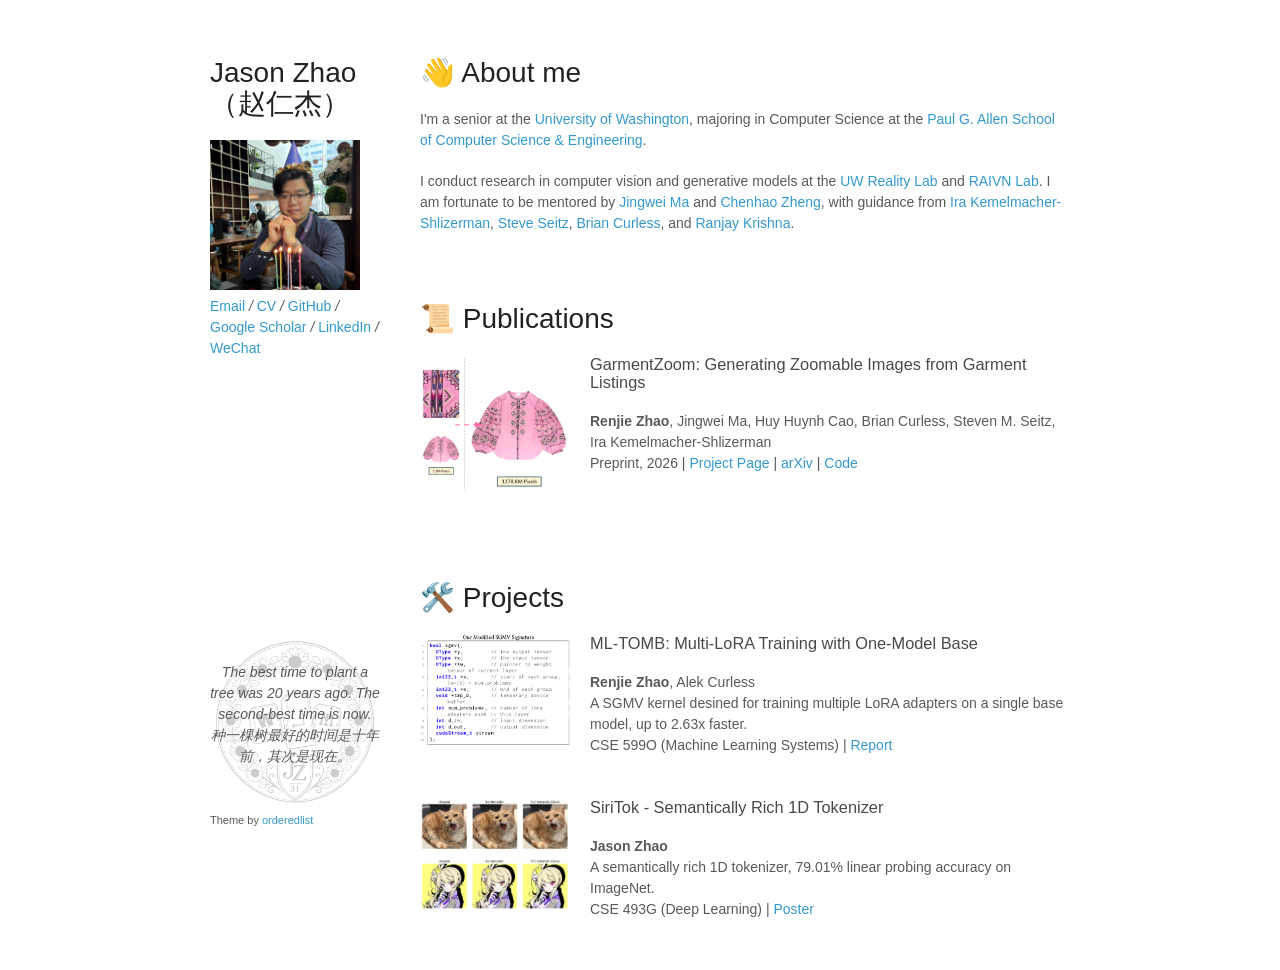
==== index.html @ b33ad0ef "Updated wechat" ====
<!doctype html>
<html>
  <head>
    <meta charset="utf-8">
    <meta http-equiv="X-UA-Compatible" content="chrome=1">
    <title>Jason Zhao</title>
    <link rel="shortcut icon" href="assets/images/logo.ico" type="image/x-icon">

    <link rel="stylesheet" href="stylesheets/styles.css">
    <link rel="stylesheet" href="stylesheets/pygment_trac.css">
    <meta name="viewport" content="width=device-width">
  </head>
  <body>
    <div class="wrapper">
      <header>
        <h1>Jason Zhao （赵仁杰）</h1>
        <img src="assets/images/avartar_birthday.png" alt="Logo" width="150"/>

        <p class="view">
          <a href="mailto:renjiz2@cs.washington.edu">Email</a><i> / </i> <a href="assets/pdf/CV.pdf">CV</a><i> / </i><a href="https://github.com/jason-31">GitHub</a><i> / </i><a href="https://scholar.google.com/citations?user=uFWap_YAAAAJ">Google Scholar</a><i> / </i><a href="https://www.linkedin.com/in/renjiz2/">LinkedIn</a><i> / </i><a href="assets/images/wechat.jpg">WeChat</a>
        </p>
      </header>

      <section>
        <h1>👋 About me</h1>

        <p>I'm a senior at the <a href="https://www.washington.edu/">University of Washington</a>, majoring in Computer Science at the <a href="https://www.cs.washington.edu/">Paul G. Allen School of Computer Science &amp; Engineering</a>.</p>

        <p>I conduct research in computer vision and generative models at the <a href="https://realitylab.cs.washington.edu/">UW Reality Lab</a> and <a href="https://raivn.cs.washington.edu/">RAIVN Lab</a>. I am fortunate to be mentored by <a href="https://jingweim.github.io/">Jingwei Ma</a> and <a href="https://hellomuffin.github.io/">Chenhao Zheng</a>, with guidance from <a href="https://www.irakemelmacher.com/">Ira Kemelmacher-Shlizerman</a>, <a href="https://www.smseitz.com/">Steve Seitz</a>, <a href="https://homes.cs.washington.edu/~curless/">Brian Curless</a>, and <a href="https://www.ranjaykrishna.com/index.html">Ranjay Krishna</a>.</p>
      </section>

      <section>
        <h1>📜 Publications</h1>

        <div style="display:flex; align-items:flex-start;">
          <img src="assets/images/garmentzoom_thumbnail.png" width="150" style="padding-right:20px; flex-shrink:0;">

          <div>
            <h3>GarmentZoom: Generating Zoomable Images from Garment Listings</h3>
            <b>Renjie Zhao</b>, Jingwei Ma, Huy Huynh Cao, Brian Curless, Steven M. Seitz, Ira Kemelmacher-Shlizerman<br>
            Preprint, 2026 | <a href="https://jason-31.github.io/garmentzoom/">Project Page</a> | <a href="http://arxiv.org/abs/2606.29535">arXiv</a> | <a href="https://github.com/jason-31/garmentzoom">Code</a>
          </div>
        </div>

        <br><br>
      </section>


      <section>
        <h1>🛠️ Projects</h1>

        <div style="display:flex; align-items:flex-start;">
          <img src="projects/ml_tomb/image.png" width="150" style="padding-right:20px; flex-shrink:0;">

          <div>
            <h3>ML-TOMB: Multi-LoRA Training with One-Model Base</h3>
            <b>Renjie Zhao</b>, Alek Curless<br>
            A SGMV kernel desined for training multiple LoRA adapters on a single base model, up to 2.63x faster.<br>
            CSE 599O (Machine Learning Systems) | <a href="projects/ml_tomb/ml_tomb.pdf">Report</a>
          </div>
        </div>

        <br><br>

        <div style="display:flex; align-items:flex-start;">
          <img src="projects/siritok/image.png" width="150" style="padding-right:20px; flex-shrink:0;">

          <div>
            <h3>SiriTok - Semantically Rich 1D Tokenizer</h3>
            <b>Jason Zhao</b><br>
            A semantically rich 1D tokenizer, 79.01% linear probing accuracy on ImageNet. <br>
            CSE 493G (Deep Learning) | <a href="projects/siritok/siritok_poster.pdf">Poster</a>
          </div>
        </div>
      </section>


      <footer>
        <div style="position:relative; min-height:170px; display:flex; align-items:center; justify-content:center; text-align:center;">
          <div style="position:absolute; inset:0; background-image:url('assets/images/icon.png'); background-size:contain; background-repeat:no-repeat; background-position:center; opacity:0.2; z-index:-1;"></div>
          <p><em>The best time to plant a tree was 20 years ago. The second-best time is now. 种一棵树最好的时间是十年前，其次是现在。</em></p>
        </div>
        <p><small>Theme by <a href="https://github.com/orderedlist">orderedlist</a></small></p>
      </footer>
    </div>
    <script src="javascripts/scale.fix.js"></script>
  </body>
</html>
---- stylesheets/styles.css ----
body {
  background-color: #fff;
  padding:50px;
  font: 14px/1.5 -apple-system, BlinkMacSystemFont, "Segoe UI", Roboto, Oxygen, Ubuntu, Cantarell, "Fira Sans", "Droid Sans", "Helvetica Neue", Arial, sans-serif, "Apple Color Emoji", "Segoe UI Emoji", "Segoe UI Symbol";
  color:#595959;
  font-weight:400;
}

h1, h2, h3, h4, h5, h6 {
  color:#222;
  margin:0 0 20px;
}

p, ul, ol, table, pre, dl {
  margin:0 0 20px;
}

h1, h2, h3 {
  line-height:1.1;
}

h1 {
  font-size:28px;
  font-weight: 500;
}

h2 {
  color:#393939;
  font-weight: 500;
}

h3, h4, h5, h6 {
  color:#494949;
  font-weight: 500;
}

a {
  color:#39c;
  text-decoration:none;
}

a:hover {
  color:#069;
}

a small {
  font-size:11px;
  color:#777;
  margin-top:-0.3em;
  display:block;
}

a:hover small {
  color:#777;
}

.wrapper {
  width:860px;
  margin:0 auto;
}

blockquote {
  border-left:1px solid #e5e5e5;
  margin:0;
  padding:0 0 0 20px;
  font-style:italic;
}

code, pre {
  font-family:Monaco, Bitstream Vera Sans Mono, Lucida Console, Terminal, Consolas, Liberation Mono, DejaVu Sans Mono, Courier New, monospace;
  color:#333;
}

pre {
  padding:8px 15px;
  background: #f8f8f8;
  border-radius:5px;
  border:1px solid #e5e5e5;
  overflow-x: auto;
}

table {
  width:100%;
  border-collapse:collapse;
}

th, td {
  text-align:left;
  padding:5px 10px;
  border-bottom:1px solid #e5e5e5;
}

dt {
  color:#444;
  font-weight:500;
}

th {
  color:#444;
}

img {
  max-width:100%;
}

header {
  width:170px;
  float:left;
  position:fixed;
  -webkit-font-smoothing:subpixel-antialiased;
}

header ul {
  list-style:none;
  height:40px;
  padding:0;
  background: #f4f4f4;
  border-radius:5px;
  border:1px solid #e0e0e0;
  width:270px;
}

header li {
  width:89px;
  float:left;
  border-right:1px solid #e0e0e0;
  height:40px;
}

header li:first-child a {
  border-radius:5px 0 0 5px;
}

header li:last-child a {
  border-radius:0 5px 5px 0;
}

header ul a {
  line-height:1;
  font-size:11px;
  color:#999;
  display:block;
  text-align:center;
  padding-top:6px;
  height:34px;
}

header ul a:hover {
  color:#999;
}

header ul a:active {
  background-color:#f0f0f0;
}

strong {
  color:#222;
  font-weight:500;
}

header ul li + li + li {
  border-right:none;
  width:89px;
}

header ul a strong {
  font-size:14px;
  display:block;
  color:#222;
}

section {
  width:650px;
  float:right;
  padding-bottom:50px;
}

small {
  font-size:11px;
}

hr {
  border:0;
  background:#e5e5e5;
  height:1px;
  margin:0 0 20px;
}

footer {
  width:170px;
  float:left;
  position:fixed;
  bottom:50px;
  -webkit-font-smoothing:subpixel-antialiased;
}

@media print, screen and (max-width: 960px) {

  div.wrapper {
    width:auto;
    margin:0;
  }

  header, section, footer {
    float:none;
    position:static;
    width:auto;
  }

  header {
    padding-right:320px;
  }

  section {
    border:1px solid #e5e5e5;
    border-width:1px 0;
    padding:20px 0;
    margin:0 0 20px;
  }

  header a small {
    display:inline;
  }

  header ul {
    position:absolute;
    right:50px;
    top:52px;
  }
}

@media print, screen and (max-width: 720px) {
  body {
    word-wrap:break-word;
  }

  header {
    padding:0;
  }

  header ul, header p.view {
    position:static;
  }

  pre, code {
    word-wrap:normal;
  }
}

@media print, screen and (max-width: 480px) {
  body {
    padding:15px;
  }

  header ul {
    width:99%;
  }

  header li, header ul li + li + li {
    width:33%;
  }
}

@media print {
  body {
    padding:0.4in;
    font-size:12pt;
    color:#444;
  }
}
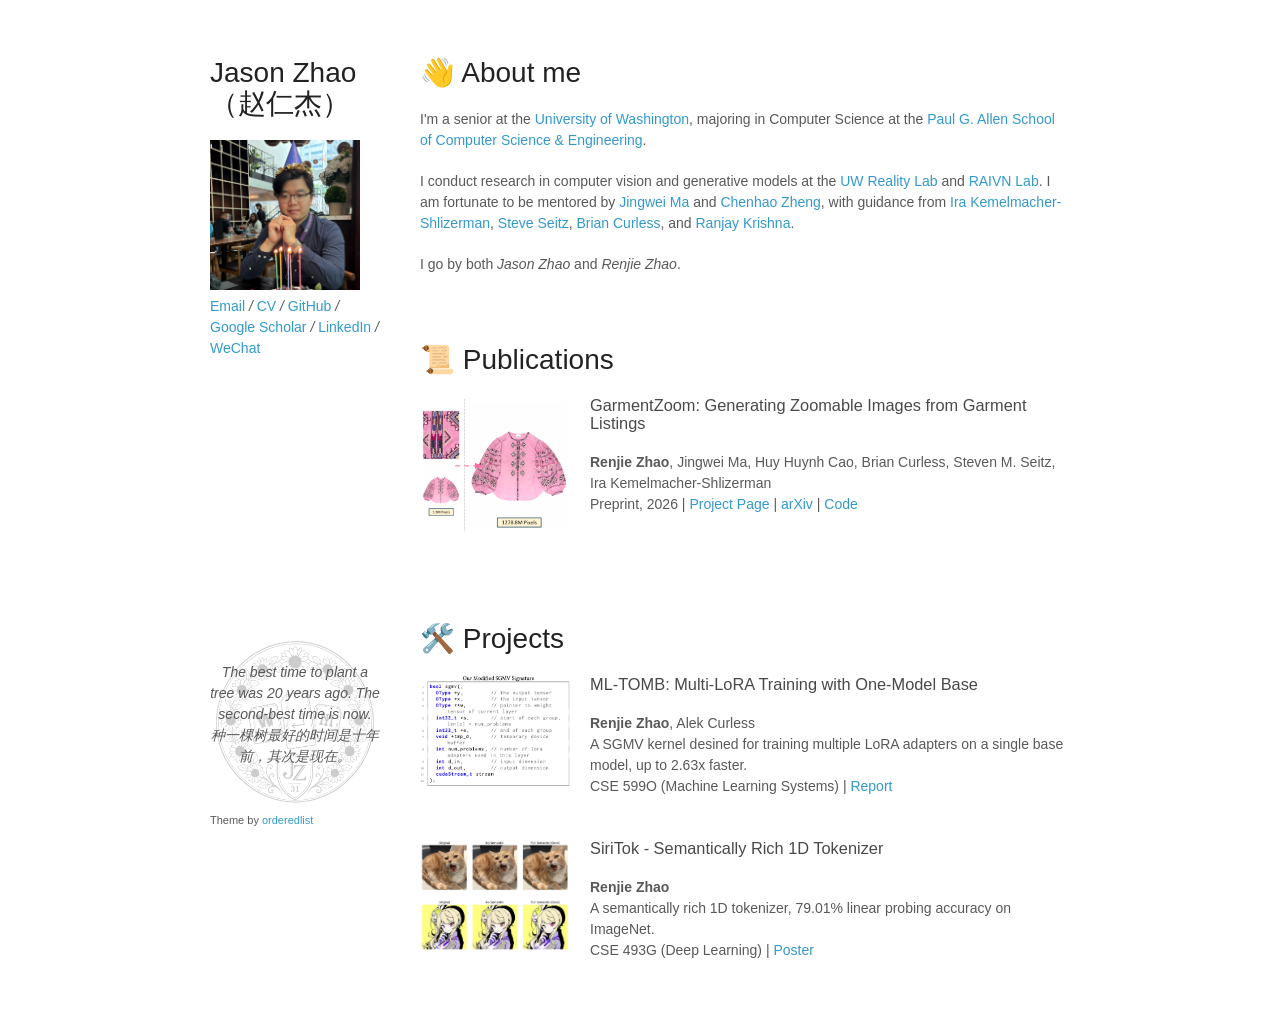
==== commit d597b70c: "Updated name" ====
--- a/index.html
+++ b/index.html
@@ -4,7 +4,7 @@
     <meta charset="utf-8">
     <meta http-equiv="X-UA-Compatible" content="chrome=1">
     <title>Jason Zhao</title>
-    <link rel="shortcut icon" href="assets/images/logo.ico" type="image/x-icon">
+    <link rel="shortcut icon" href="assets/images/icon3.ico" type="image/x-icon">
 
     <link rel="stylesheet" href="stylesheets/styles.css">
     <link rel="stylesheet" href="stylesheets/pygment_trac.css">
@@ -27,6 +27,8 @@
         <p>I'm a senior at the <a href="https://www.washington.edu/">University of Washington</a>, majoring in Computer Science at the <a href="https://www.cs.washington.edu/">Paul G. Allen School of Computer Science &amp; Engineering</a>.</p>
 
         <p>I conduct research in computer vision and generative models at the <a href="https://realitylab.cs.washington.edu/">UW Reality Lab</a> and <a href="https://raivn.cs.washington.edu/">RAIVN Lab</a>. I am fortunate to be mentored by <a href="https://jingweim.github.io/">Jingwei Ma</a> and <a href="https://hellomuffin.github.io/">Chenhao Zheng</a>, with guidance from <a href="https://www.irakemelmacher.com/">Ira Kemelmacher-Shlizerman</a>, <a href="https://www.smseitz.com/">Steve Seitz</a>, <a href="https://homes.cs.washington.edu/~curless/">Brian Curless</a>, and <a href="https://www.ranjaykrishna.com/index.html">Ranjay Krishna</a>.</p>
+
+        <p>I go by both <em>Jason Zhao</em> and <em>Renjie Zhao</em>.</p>
       </section>
 
       <section>
@@ -67,7 +69,7 @@
 
           <div>
             <h3>SiriTok - Semantically Rich 1D Tokenizer</h3>
-            <b>Jason Zhao</b><br>
+            <b>Renjie Zhao</b><br>
             A semantically rich 1D tokenizer, 79.01% linear probing accuracy on ImageNet. <br>
             CSE 493G (Deep Learning) | <a href="projects/siritok/siritok_poster.pdf">Poster</a>
           </div>
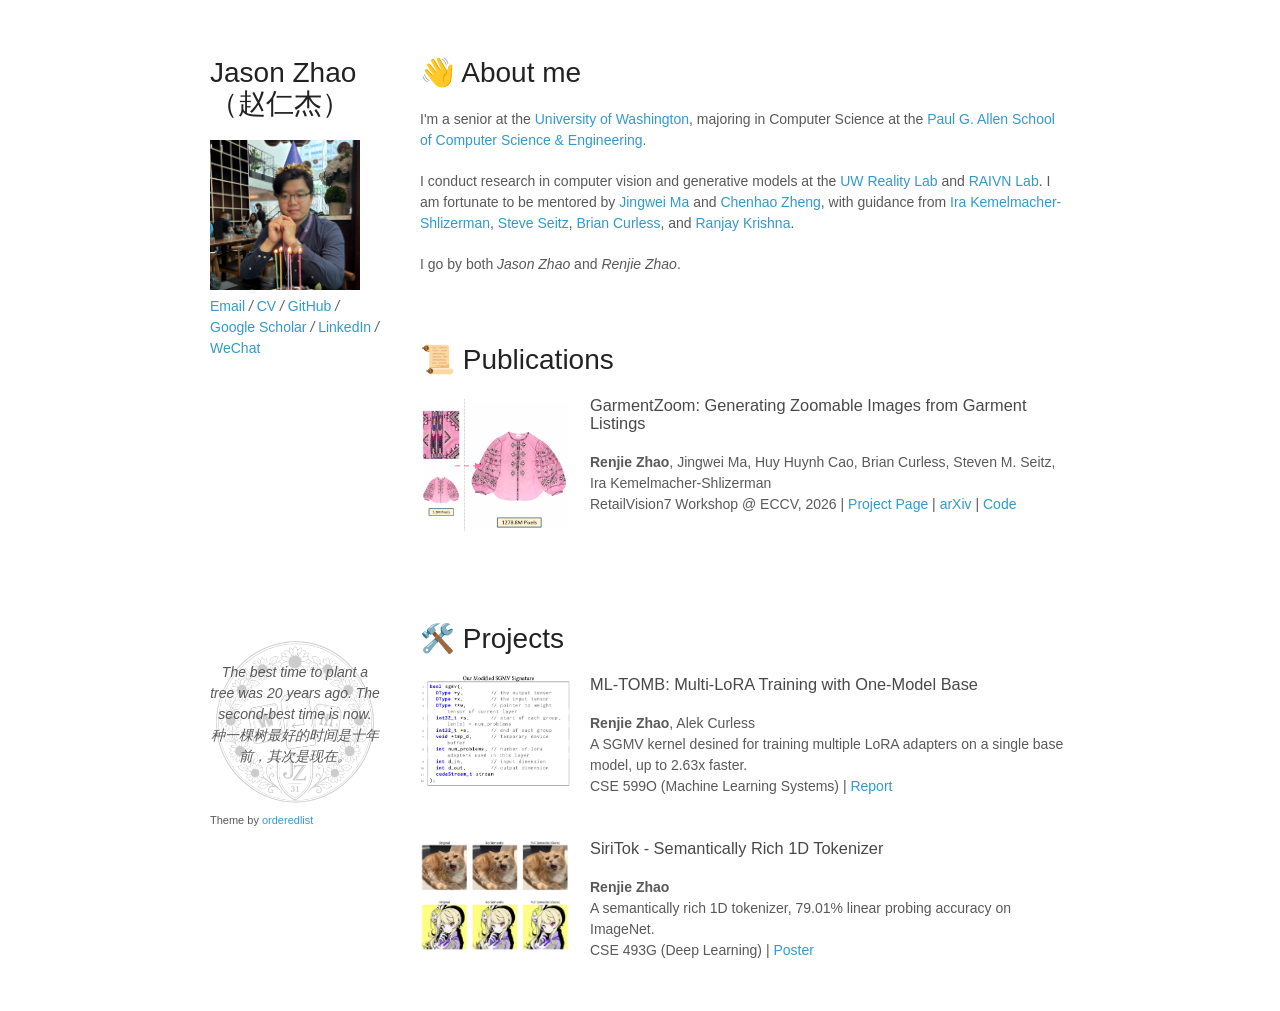
==== commit 802d3722: "GarmentZoom update" ====
--- a/index.html
+++ b/index.html
@@ -40,7 +40,7 @@
           <div>
             <h3>GarmentZoom: Generating Zoomable Images from Garment Listings</h3>
             <b>Renjie Zhao</b>, Jingwei Ma, Huy Huynh Cao, Brian Curless, Steven M. Seitz, Ira Kemelmacher-Shlizerman<br>
-            Preprint, 2026 | <a href="https://jason-31.github.io/garmentzoom/">Project Page</a> | <a href="http://arxiv.org/abs/2606.29535">arXiv</a> | <a href="https://github.com/jason-31/garmentzoom">Code</a>
+            RetailVision7 Workshop @ ECCV, 2026 | <a href="https://jason-31.github.io/garmentzoom/">Project Page</a> | <a href="http://arxiv.org/abs/2606.29535">arXiv</a> | <a href="https://github.com/jason-31/garmentzoom">Code</a>
           </div>
         </div>
 
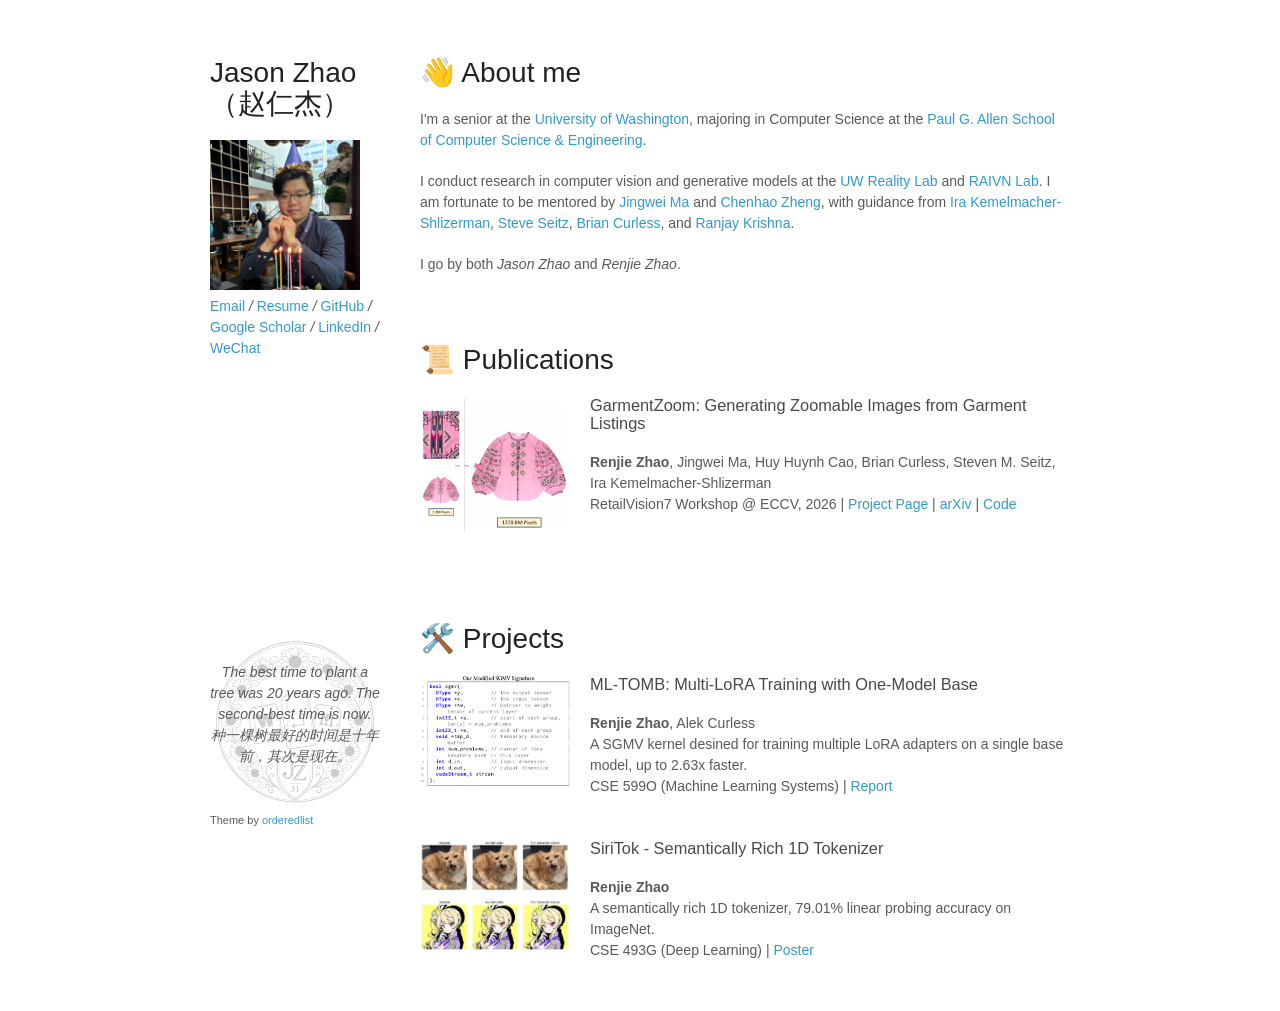
==== commit 1f5c970d: "Added resume" ====
--- a/index.html
+++ b/index.html
@@ -17,7 +17,7 @@
         <img src="assets/images/avartar_birthday.png" alt="Logo" width="150"/>
 
         <p class="view">
-          <a href="mailto:renjiz2@cs.washington.edu">Email</a><i> / </i> <a href="assets/pdf/CV.pdf">CV</a><i> / </i><a href="https://github.com/jason-31">GitHub</a><i> / </i><a href="https://scholar.google.com/citations?user=uFWap_YAAAAJ">Google Scholar</a><i> / </i><a href="https://www.linkedin.com/in/renjiz2/">LinkedIn</a><i> / </i><a href="assets/images/wechat.jpg">WeChat</a>
+          <a href="mailto:renjiz2@cs.washington.edu">Email</a><i> / </i> <a href="assets/pdf/Renjie_Zhao_Resume.pdf">Resume</a><i> / </i><a href="https://github.com/jason-31">GitHub</a><i> / </i><a href="https://scholar.google.com/citations?user=uFWap_YAAAAJ">Google Scholar</a><i> / </i><a href="https://www.linkedin.com/in/renjiz2/">LinkedIn</a><i> / </i><a href="assets/images/wechat.jpg">WeChat</a>
         </p>
       </header>
 
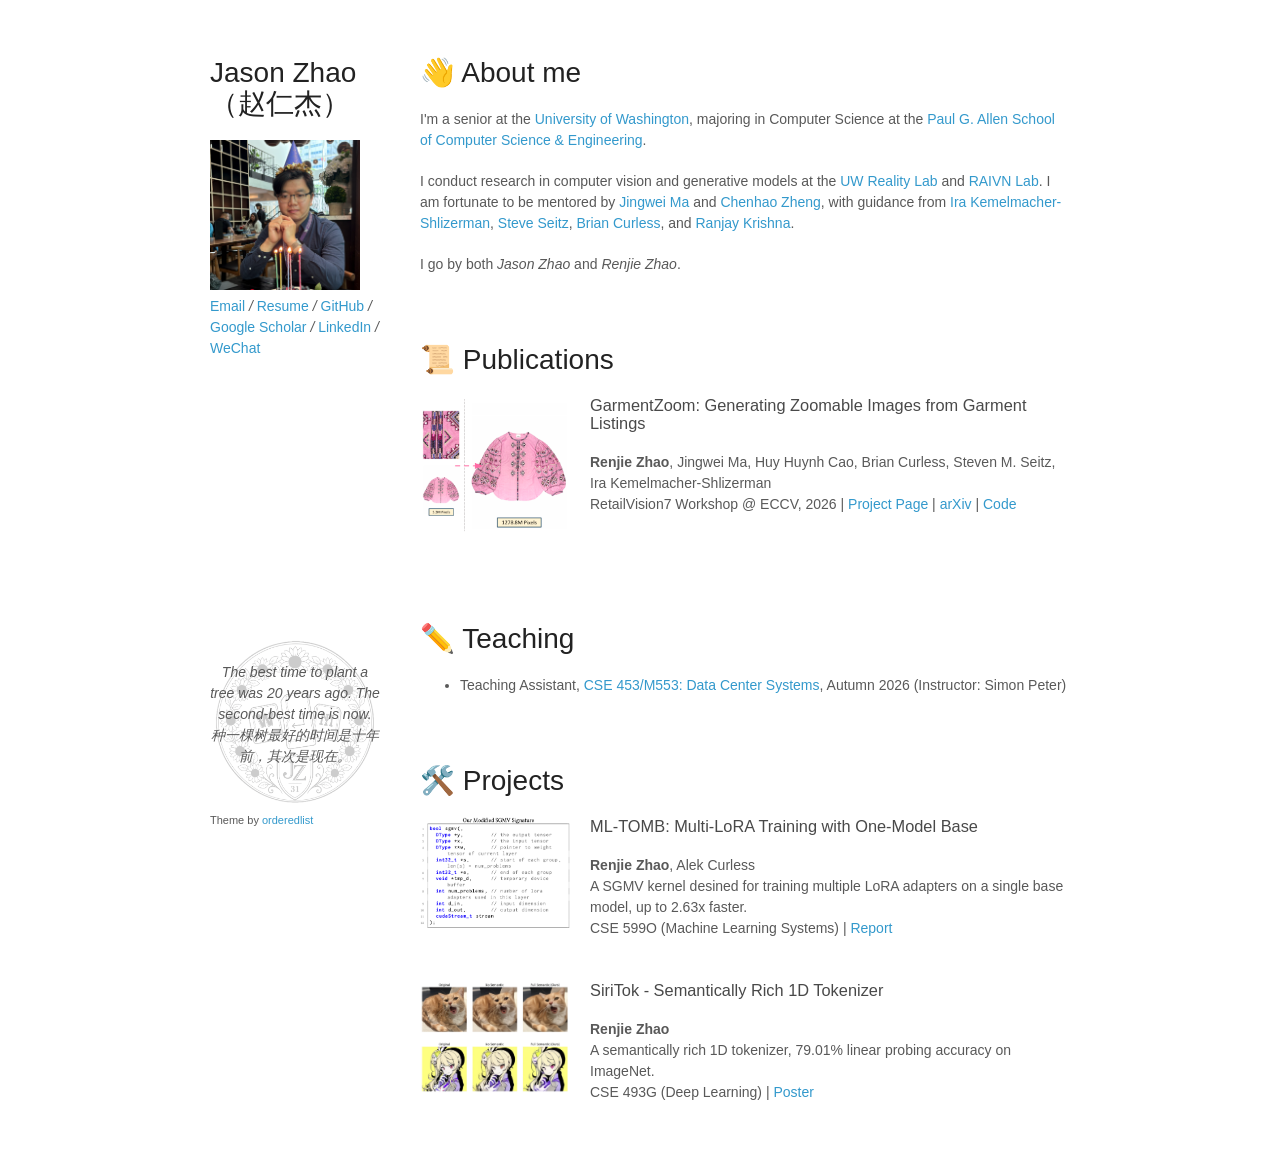
==== commit ff59195a: "Add Teaching section and update resume to Nov 2026 Co-Authored-By: Claude Opus 5.5 <noreply@anthropi" ====
--- a/index.html
+++ b/index.html
@@ -17,7 +17,7 @@
         <img src="assets/images/avartar_birthday.png" alt="Logo" width="150"/>
 
         <p class="view">
-          <a href="mailto:renjiz2@cs.washington.edu">Email</a><i> / </i> <a href="assets/pdf/Renjie_Zhao_Resume.pdf">Resume</a><i> / </i><a href="https://github.com/jason-31">GitHub</a><i> / </i><a href="https://scholar.google.com/citations?user=uFWap_YAAAAJ">Google Scholar</a><i> / </i><a href="https://www.linkedin.com/in/renjiz2/">LinkedIn</a><i> / </i><a href="assets/images/wechat.jpg">WeChat</a>
+          <a href="mailto:renjiz2@cs.washington.edu">Email</a><i> / </i> <a href="resume/">Resume</a><i> / </i><a href="https://github.com/jason-31">GitHub</a><i> / </i><a href="https://scholar.google.com/citations?user=uFWap_YAAAAJ">Google Scholar</a><i> / </i><a href="https://www.linkedin.com/in/renjiz2/">LinkedIn</a><i> / </i><a href="assets/images/wechat.jpg">WeChat</a>
         </p>
       </header>
 
@@ -45,6 +45,15 @@
         </div>
 
         <br><br>
+      </section>
+
+
+      <section>
+        <h1>✏️ Teaching</h1>
+
+        <ul>
+          <li>Teaching Assistant, <a href="https://courses.cs.washington.edu/courses/cse453/26au/">CSE 453/M553: Data Center Systems</a>, Autumn 2026 (Instructor: Simon Peter)</li>
+        </ul>
       </section>
 
 
